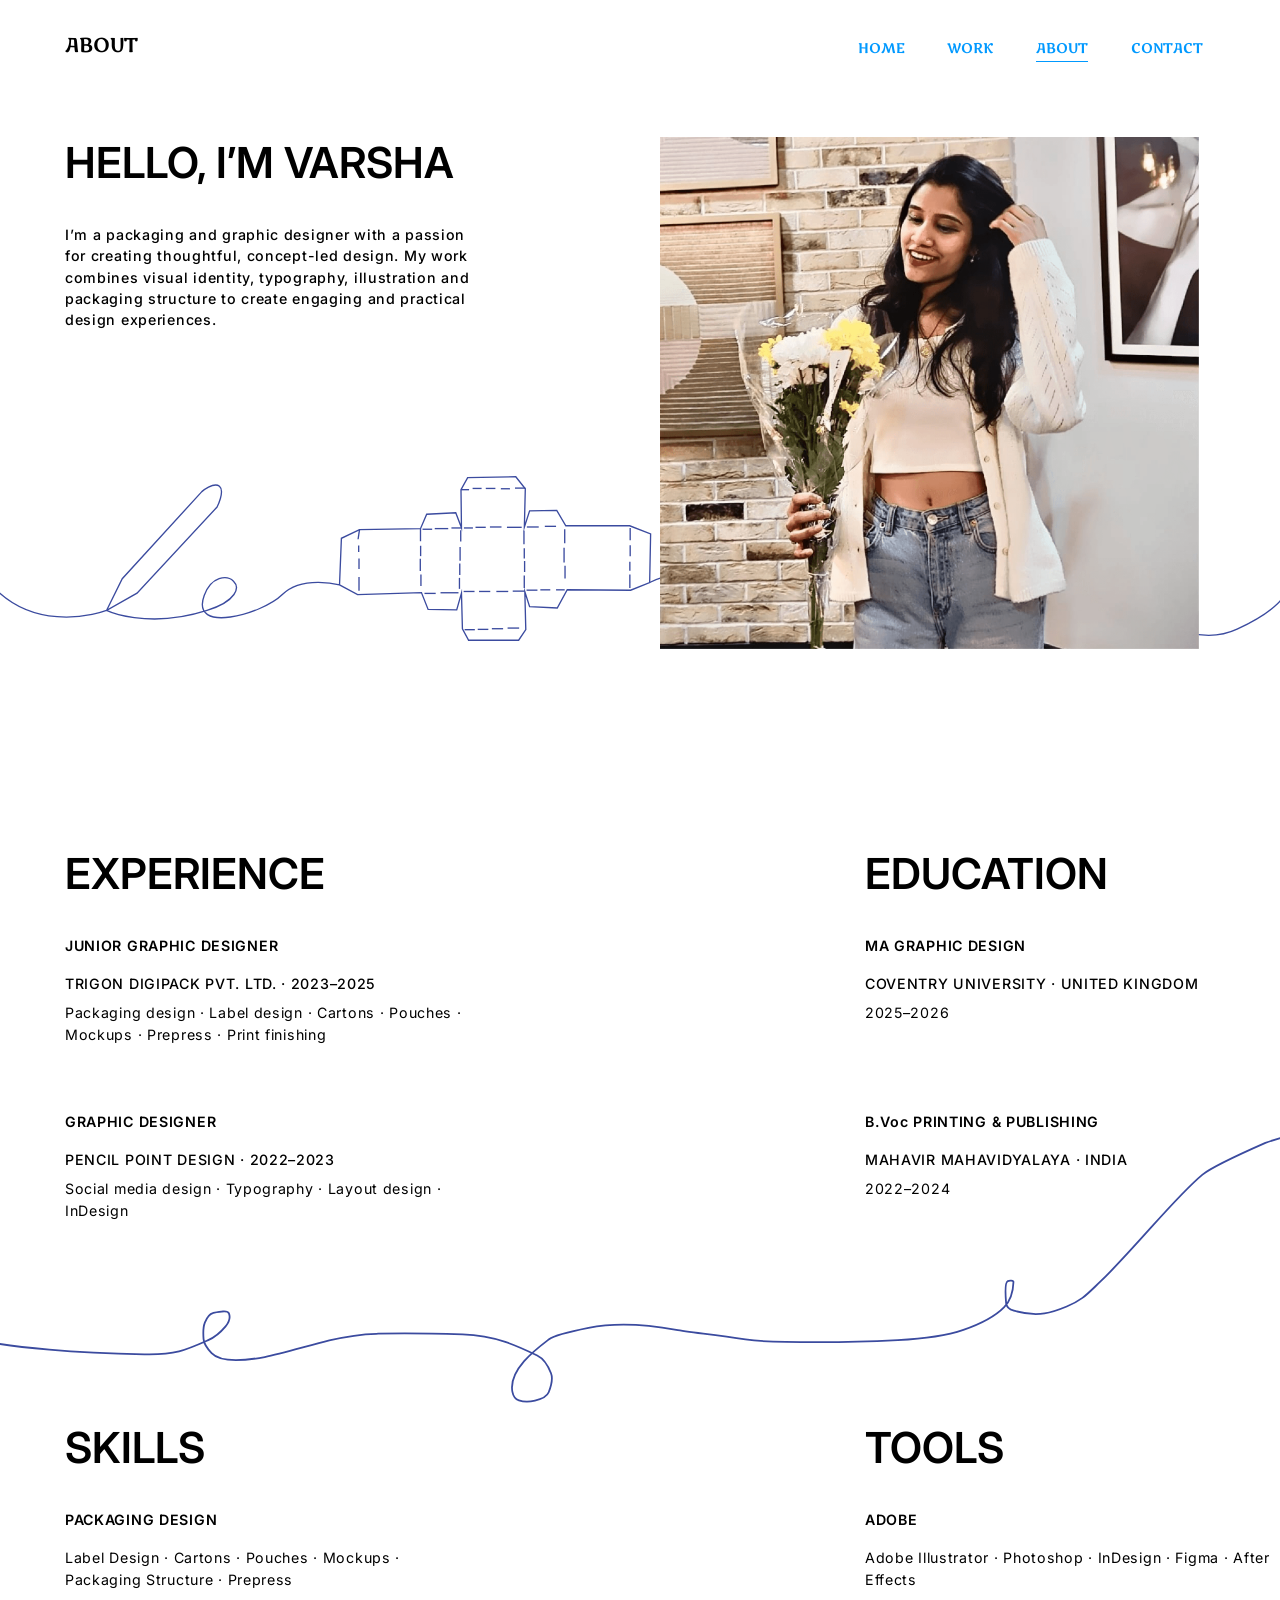
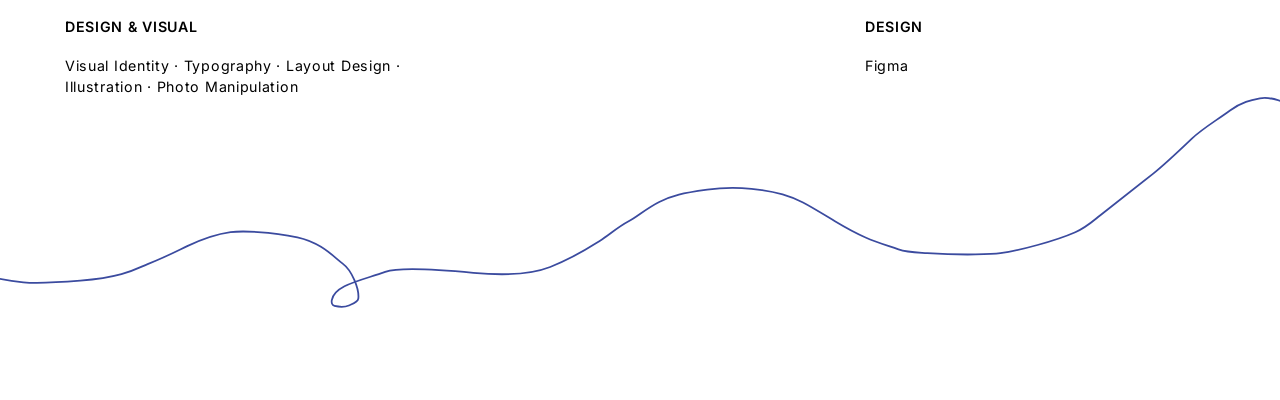
==== about.html @ 97ad2b27 "Varsha Yadwankar packaging design portfolio Static HTML/CSS/JS rebuild of the Framer site: home, fiv" ====
<!doctype html>
<html lang="en">
<head>
<meta charset="utf-8">
<meta name="viewport" content="width=device-width, initial-scale=1">
<title>About — Varsha Yadwankar</title>
<meta name="description" content="Packaging and graphic designer with a passion for concept-led design.">
<link rel="preconnect" href="https://fonts.googleapis.com">
<link rel="preconnect" href="https://fonts.gstatic.com" crossorigin>
<link href="https://fonts.googleapis.com/css2?family=Inter:wght@400;500;600&family=Marko+One&display=swap" rel="stylesheet">
<link rel="stylesheet" href="assets/style.css?v=2">
<script>(function(d){d.classList.add('js');d.style.setProperty('--vw',d.clientWidth+'px')})(document.documentElement)</script>
</head>
<body>
<a class="skip" href="#main">Skip to content</a>
<main id="main" class="canvas" style="--H:2250">
  <header class="site-header">
    <p class="site-title">ABOUT</p>
    <nav class="site-nav" aria-label="Main"><ul><li><a href="index.html">HOME</a></li><li><a href="rovington.html">WORK</a></li><li><a href="about.html" aria-current="page">ABOUT</a></li><li><a href="contact.html">CONTACT</a></li></ul></nav>
  </header>
  <section class="sec">
    <img class="a decor" style="--x:-165;--y:536;--w:1608;--h:185;--z:0" src="assets/svg/about-2.svg" alt="" aria-hidden="true" width="1608" height="185" loading="lazy" decoding="async">
    <div class="a txt about-intro rv" style="--x:73;--y:154;--w:560">
      <h1 class="title">HELLO, I’M VARSHA</h1>
      <p class="body" style="--bw:460">I’m a packaging and graphic designer with a passion for creating thoughtful, concept-led design. My work combines visual identity, typography, illustration and packaging structure to create engaging and practical design experiences.</p>
    </div>
    <img class="a media rv fit-contain" style="--x:743;--y:154;--w:606;--h:576;--z:1" src="assets/img/about-1.png" alt="Portrait of Varsha holding a bouquet of flowers" width="606" height="576" fetchpriority="high" decoding="async">
  </section>
  <section class="sec cols">
    <div class="a txt list rv" style="--x:73;--y:954;--w:460"><h2 class="title">EXPERIENCE</h2><div class="item"><p class="role">JUNIOR GRAPHIC DESIGNER</p><p class="sub">TRIGON DIGIPACK PVT. LTD. · 2023–2025</p><p class="desc">Packaging design · Label design · Cartons · Pouches · Mockups · Prepress · Print finishing</p></div><div class="item"><p class="role">GRAPHIC DESIGNER</p><p class="sub">PENCIL POINT DESIGN · 2022–2023</p><p class="desc">Social media design · Typography · Layout design · InDesign</p></div></div>
    <div class="a txt list rv" style="--x:973;--y:954;--w:460;--gap:calc(98 * var(--u))"><h2 class="title">EDUCATION</h2><div class="item"><p class="role">MA GRAPHIC DESIGN</p><p class="sub">COVENTRY UNIVERSITY · UNITED KINGDOM</p><p class="desc">2025–2026</p></div><div class="item"><p class="role">B.Voc PRINTING &amp; PUBLISHING</p><p class="sub">MAHAVIR MAHAVIDYALAYA · INDIA</p><p class="desc">2022–2024</p></div></div>
    <img class="a decor keep" style="--x:-77;--y:1261;--w:1628;--h:317;--z:2" src="assets/svg/about-3.svg" alt="" aria-hidden="true" width="1628" height="317" loading="lazy" decoding="async">
  </section>
  <section class="sec cols">
    <div class="a txt list rv" style="--x:73;--y:1600;--w:460;--gap:calc(30 * var(--u))"><h2 class="title">SKILLS</h2><div class="item"><p class="role">PACKAGING DESIGN</p><p class="desc">Label Design · Cartons · Pouches · Mockups · Packaging Structure · Prepress</p></div><div class="item"><p class="role">DESIGN &amp; VISUAL</p><p class="desc">Visual Identity · Typography · Layout Design · Illustration · Photo Manipulation</p></div></div>
    <div class="a txt list rv" style="--x:973;--y:1600;--w:460;--gap:calc(30 * var(--u))"><h2 class="title">TOOLS</h2><div class="item"><p class="role">ADOBE</p><p class="desc">Adobe Illustrator · Photoshop · InDesign · Figma · After Effects</p></div><div class="item"><p class="role">DESIGN</p><p class="desc">Figma</p></div></div>
    <img class="a decor" style="--x:-79;--y:1909;--w:1633;--h:238;--z:3" src="assets/svg/about-4.svg" alt="" aria-hidden="true" width="1633" height="238" loading="lazy" decoding="async">
  </section>
</main>
<script src="assets/script.js?v=2" defer></script>
</body>
</html>
---- assets/style.css ----
/* Varsha Yadwankar — Packaging Design Portfolio
   Desktop (>=1024px): the original 1440px design grid scales fluidly to the full
   viewport width (1 design px = var(--u)), so there is no empty band at the sides.
   Below 1024px everything reflows into a single stacked column. */

*, *::before, *::after { box-sizing: border-box; }

:root {
  --ink: #000;
  --link: #0099ff;
  --bg: #fff;
  --serif: "Marko One", Georgia, serif;
  --sans: "Inter", system-ui, -apple-system, "Segoe UI", sans-serif;
  color-scheme: light;
}

html { -webkit-text-size-adjust: 100%; scroll-behavior: smooth; }

body {
  margin: 0;
  background: var(--bg);
  color: var(--ink);
  font-family: var(--sans);
  -webkit-font-smoothing: antialiased;
  text-rendering: optimizeLegibility;
  overflow-x: clip;
}

img, video, svg { display: block; max-width: none; }
a { color: var(--link); text-decoration: none; }
h1, h2, h3, p { margin: 0; font-weight: inherit; }

.skip {
  position: absolute; left: -9999px; top: 8px; z-index: 999;
  background: var(--ink); color: #fff; padding: 8px 14px; font-size: 14px;
}
.skip:focus { left: 8px; }

:focus-visible { outline: 2px solid var(--link); outline-offset: 3px; }

/* ---------- Header ---------- */
.site-header { display: flex; align-items: center; justify-content: space-between; gap: 24px; }
.site-title { font-family: var(--serif); color: var(--ink); white-space: nowrap; }
.site-nav ul { list-style: none; margin: 0; padding: 0; display: flex; }
.site-nav a {
  font-family: var(--serif);
  color: var(--link);
  position: relative;
  padding: 4px 0;
  transition: color .2s ease;
}
.site-nav a::after {
  content: ""; position: absolute; left: 0; right: 0; bottom: 0;
  height: 1px; background: currentColor;
  transform: scaleX(0); transform-origin: left; transition: transform .3s ease;
}
.site-nav a:hover::after, .site-nav a[aria-current="page"]::after { transform: scaleX(1); }

/* ---------- Typography ---------- */
.hello { font-family: var(--serif); }
.display { font-weight: 600; }
.eyebrow { font-weight: 500; letter-spacing: .05em; text-transform: uppercase; }
.title { font-weight: 600; text-transform: uppercase; }
.tags { font-weight: 500; letter-spacing: .02em; text-transform: uppercase; white-space: pre-wrap; }
.body { font-weight: 500; letter-spacing: .05em; }
.lead { font-weight: 400; }
.label { font-weight: 500; letter-spacing: .02em; text-transform: uppercase; }
.cta { font-weight: 500; display: inline-block; }
.cta .arr { display: inline-block; transition: transform .3s ease; }
.cta:hover .arr { transform: translateY(4px); }

.list .role { font-weight: 600; letter-spacing: .05em; }
.list .sub { font-weight: 500; letter-spacing: .05em; }
.list .desc { font-weight: 400; letter-spacing: .05em; }

.contact-list dt { font-weight: 600; letter-spacing: .05em; }
.contact-list dd { margin: 0; font-weight: 500; letter-spacing: .02em; }
.contact-list a { color: var(--ink); background: linear-gradient(currentColor, currentColor) 0 100% / 0 1px no-repeat; transition: background-size .3s ease, color .2s; word-break: break-word; }
.contact-list a:hover { color: var(--link); background-size: 100% 1px; }

.pager { display: flex; justify-content: center; align-items: center; gap: 4px; }
.pager a { color: var(--link); white-space: nowrap; transition: opacity .2s; }
.pager a:hover { opacity: .65; }
.pager .next .arr { display: inline-block; transition: transform .3s ease; }
.pager .next:hover .arr { transform: translateX(4px); }

.media { background: transparent; }
.fit-cover { object-fit: cover; }
.fit-contain { object-fit: contain; }
.fit-fill { object-fit: fill; }

/* ---------- Desktop: fluid design canvas ---------- */
@media (min-width: 1024px) {
  body { --u: calc(var(--vw, 100vw) / 1440); }

  .canvas {
    position: relative;
    width: 100%;
    height: calc(var(--H) * var(--u));
  }
  .sec { display: contents; }

  .a {
    position: absolute;
    left: calc(var(--x) * var(--u));
    top: calc(var(--y) * var(--u));
    width: calc(var(--w) * var(--u));
    z-index: var(--z, 1);
  }
  img.a, video.a { height: calc(var(--h) * var(--u)); }
  .txt { z-index: 50; }

  .site-header {
    position: absolute; z-index: 60;
    top: calc(39 * var(--u)); left: calc(73 * var(--u)); right: calc(87 * var(--u));
    height: calc(28 * var(--u));
  }
  .site-title { font-size: max(16px, calc(22 * var(--u))); line-height: 1.2; }
  .site-nav ul { gap: calc(48 * var(--u)); }
  .site-nav a { font-size: max(13px, calc(16 * var(--u))); line-height: 1.2; }

  .hello { font-size: max(16px, calc(22 * var(--u))); line-height: 1.2; }
  .display { font-size: calc(64 * var(--u)); line-height: 1.2; white-space: nowrap; }
  .lead { font-size: max(14px, calc(18 * var(--u))); line-height: 1.2; }
  .cta { font-size: max(13px, calc(16 * var(--u))); line-height: 1.2; }
  /* Home hero = exactly one screen. Widths (header, margins, line drawing) scale with
     the screen width so everything reaches both edges; the hero text and vertical
     spacing use --uh, which also respects the screen height, so nothing is pushed
     below the fold on wide 16:9 monitors. The drawing and CTA sit on the bottom edge,
     as in the Framer version. At 1440x900 both units are 1 (the original design). */
  .home {
    --hh: max(100vh, calc(660 * var(--u)));
    --uh: min(var(--u), calc(var(--hh) / 900));
  }
  @supports (height: 100svh) {
    .home { --hh: max(100svh, calc(660 * var(--u))); }
  }
  .home .canvas { height: var(--hh); }
  .home .hero-text { top: calc(152 * var(--uh)); }
  .home .hello { font-size: max(16px, calc(22 * var(--uh))); }
  .home .display { font-size: calc(64 * var(--uh)); margin-top: calc(82.6 * var(--uh)); }
  .home .lead { font-size: max(14px, calc(18 * var(--uh))); margin-top: calc(10.4 * var(--uh)); }
  .home .cta { font-size: max(13px, calc(16 * var(--uh))); }
  .home .cta-block { top: auto; bottom: calc(271 * var(--uh)); }
  .home .decor.keep { top: auto; bottom: calc(59 * var(--uh)); }

  .eyebrow { font-size: max(11px, calc(14 * var(--u))); line-height: 1.2; }
  .title { font-size: calc(48 * var(--u)); line-height: 1.2; white-space: nowrap; margin-top: calc(23.2 * var(--u)); }
  .eyebrow + .tags { margin-top: 0; }
  .tags { font-size: max(10.5px, calc(13 * var(--u))); line-height: 1.2; white-space: nowrap; margin-top: calc(32.4 * var(--u)); }
  .body { font-size: max(13px, calc(16 * var(--u))); line-height: 1.5; width: calc(var(--bw, 460) * var(--u)); margin-top: calc(22.4 * var(--u)); }
  .label { font-size: max(11px, calc(14 * var(--u))); line-height: 1.2; white-space: nowrap; }

  /* about / contact headings sit directly on their grid line */
  .txt > .title:first-child { margin-top: 0; }
  .about-intro .body { margin-top: calc(40.4 * var(--u)); }

  .list .title { margin: 0 0 calc(40 * var(--u)); }
  .list .item + .item { margin-top: var(--gap, calc(74 * var(--u))); }
  .list p { font-size: max(13px, calc(16 * var(--u))); line-height: 1.5; }
  .list .sub { margin-top: calc(19 * var(--u)); }
  .list .desc { margin-top: calc(9 * var(--u)); }
  .list .role + .desc { margin-top: calc(19 * var(--u)); }

  .contact-list { margin: calc(59 * var(--u)) 0 0; }
  .contact-list dt, .contact-list dd { font-size: max(13px, calc(16 * var(--u))); line-height: 1.5; }
  .contact-list dd { margin: calc(19 * var(--u)) 0 calc(54 * var(--u)); }
  .contact-intro .body { width: calc(460 * var(--u)); margin-top: calc(20 * var(--u)); }

  .pager { left: 0; width: 100%; }
  .pager a { font-size: max(13px, calc(16 * var(--u))); line-height: 1.2; }
}

/* ---------- Tablet & mobile: stacked flow ---------- */
@media (max-width: 1023.98px) {
  :root { --pad: clamp(20px, 6vw, 48px); }

  .canvas { padding: 0 var(--pad) 72px; }
  .site-header { padding: 28px 0 8px; flex-wrap: wrap; row-gap: 14px; }
  .site-title { font-size: 19px; }
  .site-nav ul { gap: 26px; }
  .site-nav a { font-size: 14px; }

  .sec { display: flex; flex-direction: column; gap: 22px; padding-top: 72px; position: relative; }
  .sec:first-of-type { padding-top: 40px; }
  .a { position: static; width: 100%; }
  img.a, video.a { height: auto; }
  .media { order: 2; }
  .txt { order: 1; }

  .hello { font-size: 18px; }
  .display { font-size: clamp(34px, 7.4vw, 56px); line-height: 1.15; margin-top: 28px; }
  .lead { font-size: 16px; line-height: 1.45; margin-top: 22px; max-width: 34em; }
  .cta { font-size: 15px; margin-top: 30px; }
  .br-d { display: none; }

  .eyebrow { font-size: 12px; }
  .title { font-size: clamp(28px, 6.4vw, 44px); line-height: 1.15; margin-top: 14px; }
  .txt > .title:first-child { margin-top: 0; }
  .tags { font-size: 11.5px; line-height: 1.6; margin-top: 18px; }
  .body { font-size: 15px; line-height: 1.6; margin-top: 16px; max-width: 36em; }
  .label { font-size: 12px; margin-top: 18px; order: 2; }

  .media.fit-cover { aspect-ratio: var(--w) / var(--h); }
  video.media { aspect-ratio: 1440 / 686; object-fit: cover; }

  /* keep a few signature line drawings as full-bleed dividers, drop the small ones */
  .decor { display: none; }
  .decor.keep { display: block; order: 3; width: calc(100% + 2 * var(--pad)); max-width: none; margin: 8px calc(-1 * var(--pad)) 0; height: auto; }

  .home .sec { min-height: auto; }
  .home .decor.keep { order: 3; margin-top: 36px; }

  .cols { display: grid; gap: 56px; }
  .list .title { margin-bottom: 26px; }
  .list .item + .item { margin-top: 30px; }
  .list p { font-size: 15px; line-height: 1.55; }
  .list .sub, .list .role + .desc { margin-top: 6px; }
  .list .desc { margin-top: 4px; }

  .contact-list { margin: 36px 0 0; }
  .contact-list dt, .contact-list dd { font-size: 15px; line-height: 1.5; }
  .contact-list dd { margin: 8px 0 28px; }

  .pager { padding: 72px 0 0; flex-wrap: wrap; }
  .pager a { font-size: 14px; }
}

@media (min-width: 640px) and (max-width: 1023.98px) {
  .cols { grid-template-columns: 1fr 1fr; gap: 48px; }
  .cols > .txt { order: 0; }
}

/* ---------- Motion ---------- */
.js .rv { opacity: 0; translate: 0 24px; transition: opacity .9s cubic-bezier(.2,.7,.2,1), translate .9s cubic-bezier(.2,.7,.2,1); }
.js .rv.in { opacity: 1; translate: 0 0; }
.js .decor { opacity: 0; transition: opacity 1.6s ease .15s; }
.js .decor.in { opacity: 1; }

@media (prefers-reduced-motion: reduce) {
  html { scroll-behavior: auto; }
  .js .rv, .js .decor { opacity: 1; translate: none; transition: none; }
}
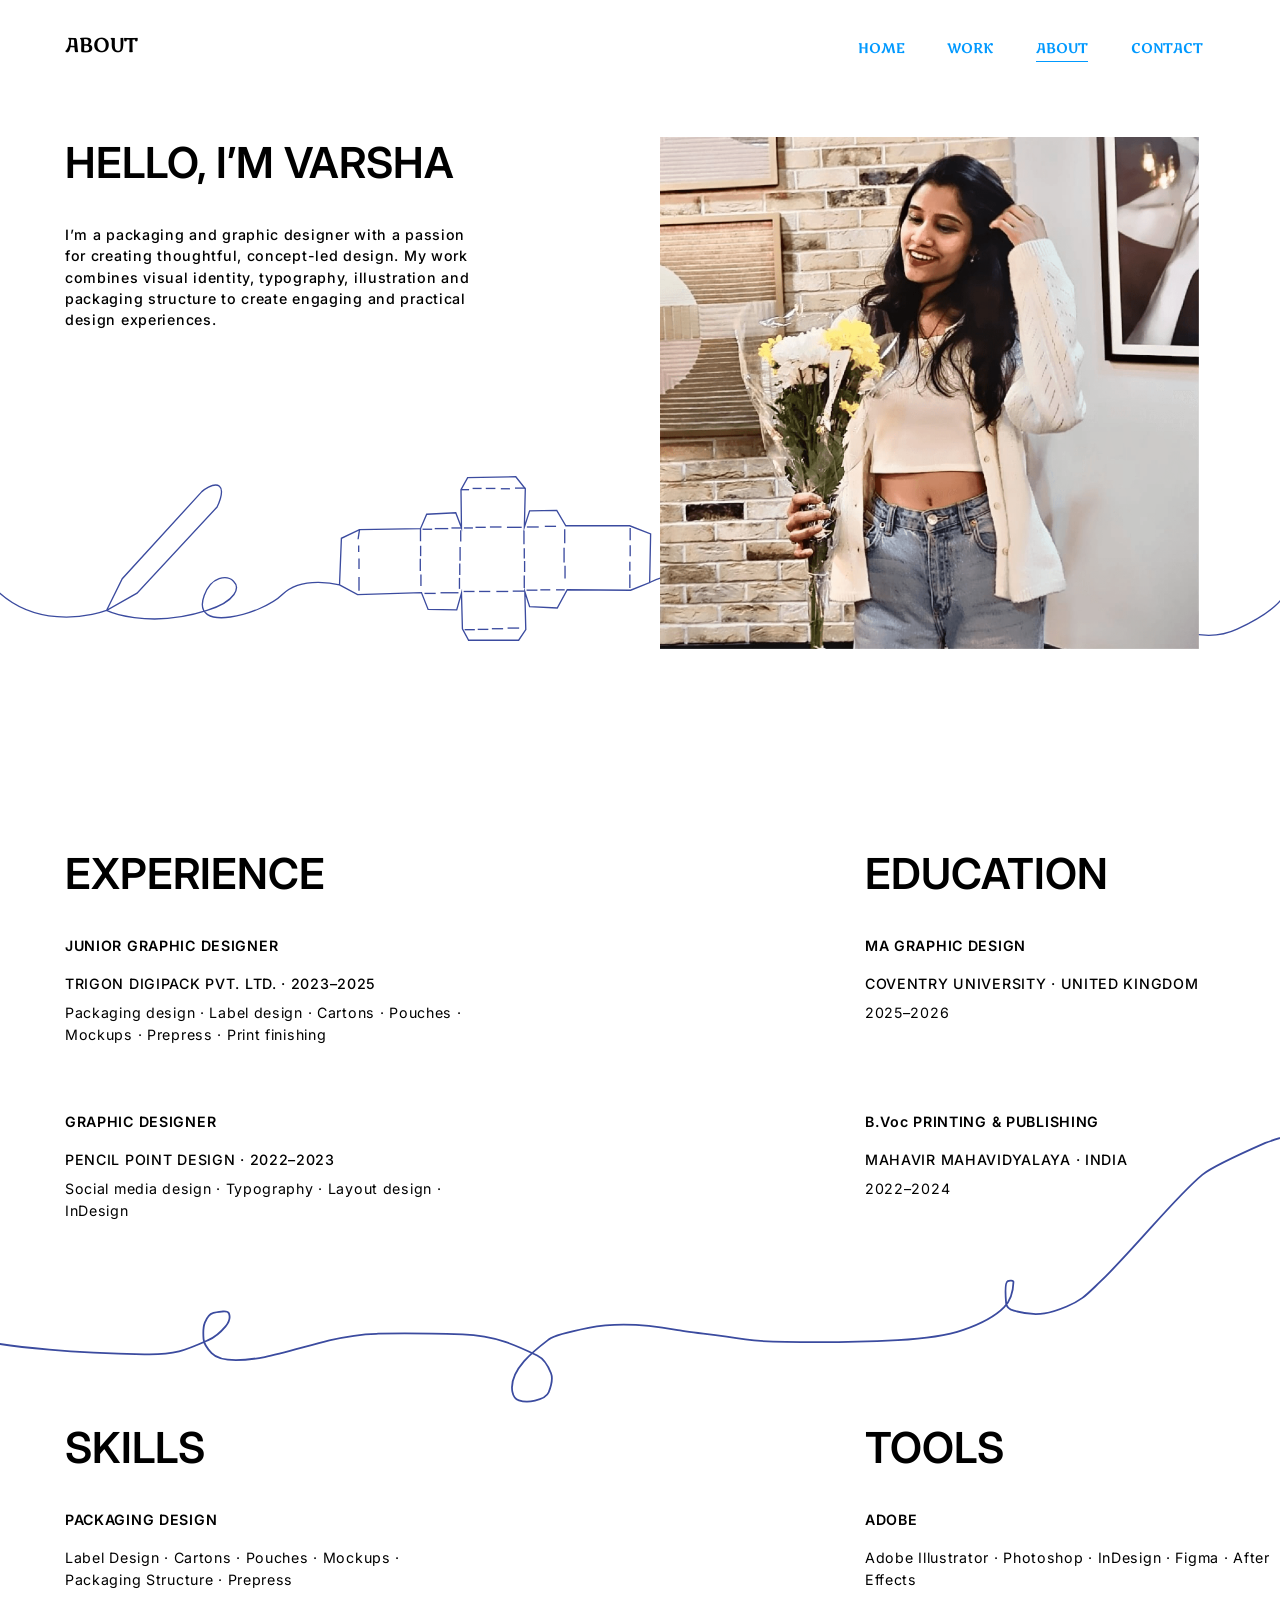
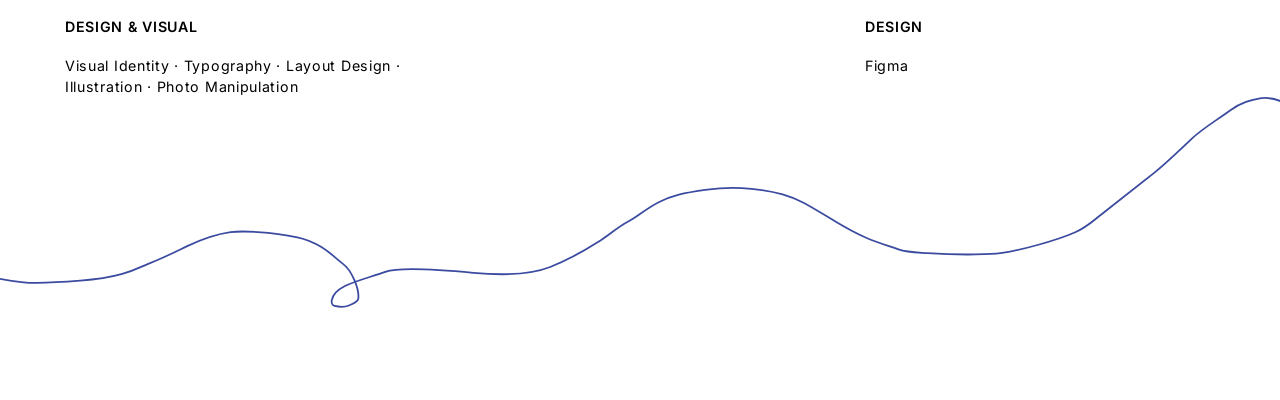
==== commit c1bdf626: "Fix client feedback: hero line art, video crop, ship orientation, mobile - Home: on short laptop scr" ====
--- a/about.html
+++ b/about.html
@@ -8,7 +8,7 @@
 <link rel="preconnect" href="https://fonts.googleapis.com">
 <link rel="preconnect" href="https://fonts.gstatic.com" crossorigin>
 <link href="https://fonts.googleapis.com/css2?family=Inter:wght@400;500;600&family=Marko+One&display=swap" rel="stylesheet">
-<link rel="stylesheet" href="assets/style.css?v=2">
+<link rel="stylesheet" href="assets/style.css?v=3">
 <script>(function(d){d.classList.add('js');d.style.setProperty('--vw',d.clientWidth+'px')})(document.documentElement)</script>
 </head>
 <body>
@@ -37,6 +37,6 @@
     <img class="a decor" style="--x:-79;--y:1909;--w:1633;--h:238;--z:3" src="assets/svg/about-4.svg" alt="" aria-hidden="true" width="1633" height="238" loading="lazy" decoding="async">
   </section>
 </main>
-<script src="assets/script.js?v=2" defer></script>
+<script src="assets/script.js?v=3" defer></script>
 </body>
 </html>
--- a/assets/style.css
+++ b/assets/style.css
@@ -85,7 +85,15 @@
 .pager .next:hover .arr { transform: translateX(4px); }
 
 .media { background: transparent; }
+/* Line drawings bleed past the screen edges and trimmed artworks carry transparent
+   margins: clip them at the page so they never widen the page (no sideways pan or
+   zoom-out on phones). */
+.canvas { overflow-x: hidden; overflow-x: clip; }
 .fit-cover { object-fit: cover; }
+/* The line-walk animation runs along the bottom of the frame: crop the empty top, never the bottom. */
+video.fit-cover { object-position: center bottom; }
+/* This artwork's file is stored sideways; the Framer layer was rotated 90° clockwise. */
+.rot-90 { rotate: 90deg; }
 .fit-contain { object-fit: contain; }
 .fit-fill { object-fit: fill; }
 
@@ -129,11 +137,11 @@
      below the fold on wide 16:9 monitors. The drawing and CTA sit on the bottom edge,
      as in the Framer version. At 1440x900 both units are 1 (the original design). */
   .home {
-    --hh: max(100vh, calc(660 * var(--u)));
+    --hh: max(100vh, calc(680 * var(--u)));
     --uh: min(var(--u), calc(var(--hh) / 900));
   }
   @supports (height: 100svh) {
-    .home { --hh: max(100svh, calc(660 * var(--u))); }
+    .home { --hh: max(100svh, calc(680 * var(--u))); }
   }
   .home .canvas { height: var(--hh); }
   .home .hero-text { top: calc(152 * var(--uh)); }
@@ -142,7 +150,13 @@
   .home .lead { font-size: max(14px, calc(18 * var(--uh))); margin-top: calc(10.4 * var(--uh)); }
   .home .cta { font-size: max(13px, calc(16 * var(--uh))); }
   .home .cta-block { top: auto; bottom: calc(271 * var(--uh)); }
-  .home .decor.keep { top: auto; bottom: calc(59 * var(--uh)); }
+  /* Normally 59 design px above the bottom edge; on short, wide screens (laptops with
+     browser toolbars) it moves closer to the bottom so the top of the drawing always
+     keeps clear of the menu (its top stays at least 105 design px below the page top). */
+  .home .decor.keep {
+    top: auto;
+    bottom: max(0px, min(calc(59 * var(--uh)), calc(var(--hh) - 668 * var(--u))));
+  }
 
   .eyebrow { font-size: max(11px, calc(14 * var(--u))); line-height: 1.2; }
   .title { font-size: calc(48 * var(--u)); line-height: 1.2; white-space: nowrap; margin-top: calc(23.2 * var(--u)); }
@@ -204,12 +218,35 @@
   .media.fit-cover { aspect-ratio: var(--w) / var(--h); }
   video.media { aspect-ratio: 1440 / 686; object-fit: cover; }
 
+  /* Many artworks sit on large transparent canvases (they overlap on desktop). Stacked on a
+     phone that padding becomes big empty gaps, so frame each one on its real content:
+     --nw/--nh = file size, --cl/--ct/--cw/--ch = content box measured from the file.
+     The content fills the column width, capped so tall packs stay within ~62% of the screen. */
+  .media.trim {
+    --Dw: min(100%, calc(62vh * var(--cw) / var(--ch)));
+    width: calc(var(--Dw) * var(--nw) / var(--cw));
+    max-width: none;
+    margin-left: calc((100% - var(--Dw)) / 2 - var(--Dw) * var(--cl) / var(--cw));
+    margin-top: calc(var(--Dw) * var(--ct) / var(--cw) * -1);
+    margin-bottom: calc(var(--Dw) * (var(--nh) - var(--ct) - var(--ch)) / var(--cw) * -1);
+    clip-path: inset(calc(var(--ct) / var(--nh) * 100%) calc((var(--nw) - var(--cl) - var(--cw)) / var(--nw) * 100%) calc((var(--nh) - var(--ct) - var(--ch)) / var(--nh) * 100%) calc(var(--cl) / var(--nw) * 100%));
+  }
+
   /* keep a few signature line drawings as full-bleed dividers, drop the small ones */
   .decor { display: none; }
   .decor.keep { display: block; order: 3; width: calc(100% + 2 * var(--pad)); max-width: none; margin: 8px calc(-1 * var(--pad)) 0; height: auto; }
 
-  .home .sec { min-height: auto; }
-  .home .decor.keep { order: 3; margin-top: 36px; }
+  /* Home: the first screen fills the phone, with the line drawing enlarged (k x screen
+     width), centred on the packaging and pinned to the bottom; the line still runs off
+     both edges. */
+  .home .canvas { display: flex; flex-direction: column; min-height: 100vh; min-height: 100svh; padding-bottom: 28px; }
+  .home .sec { flex: 1 0 auto; }
+  .home .decor.keep {
+    --k: 1.9; --off: -0.8585;
+    order: 3;
+    width: calc((100% + 2 * var(--pad)) * var(--k));
+    margin: auto 0 0 calc(-1 * var(--pad) + (100% + 2 * var(--pad)) * var(--off));
+  }
 
   .cols { display: grid; gap: 56px; }
   .list .title { margin-bottom: 26px; }
@@ -229,6 +266,7 @@
 @media (min-width: 640px) and (max-width: 1023.98px) {
   .cols { grid-template-columns: 1fr 1fr; gap: 48px; }
   .cols > .txt { order: 0; }
+  .home .decor.keep { --k: 1.35; --off: -0.465; }
 }
 
 /* ---------- Motion ---------- */
